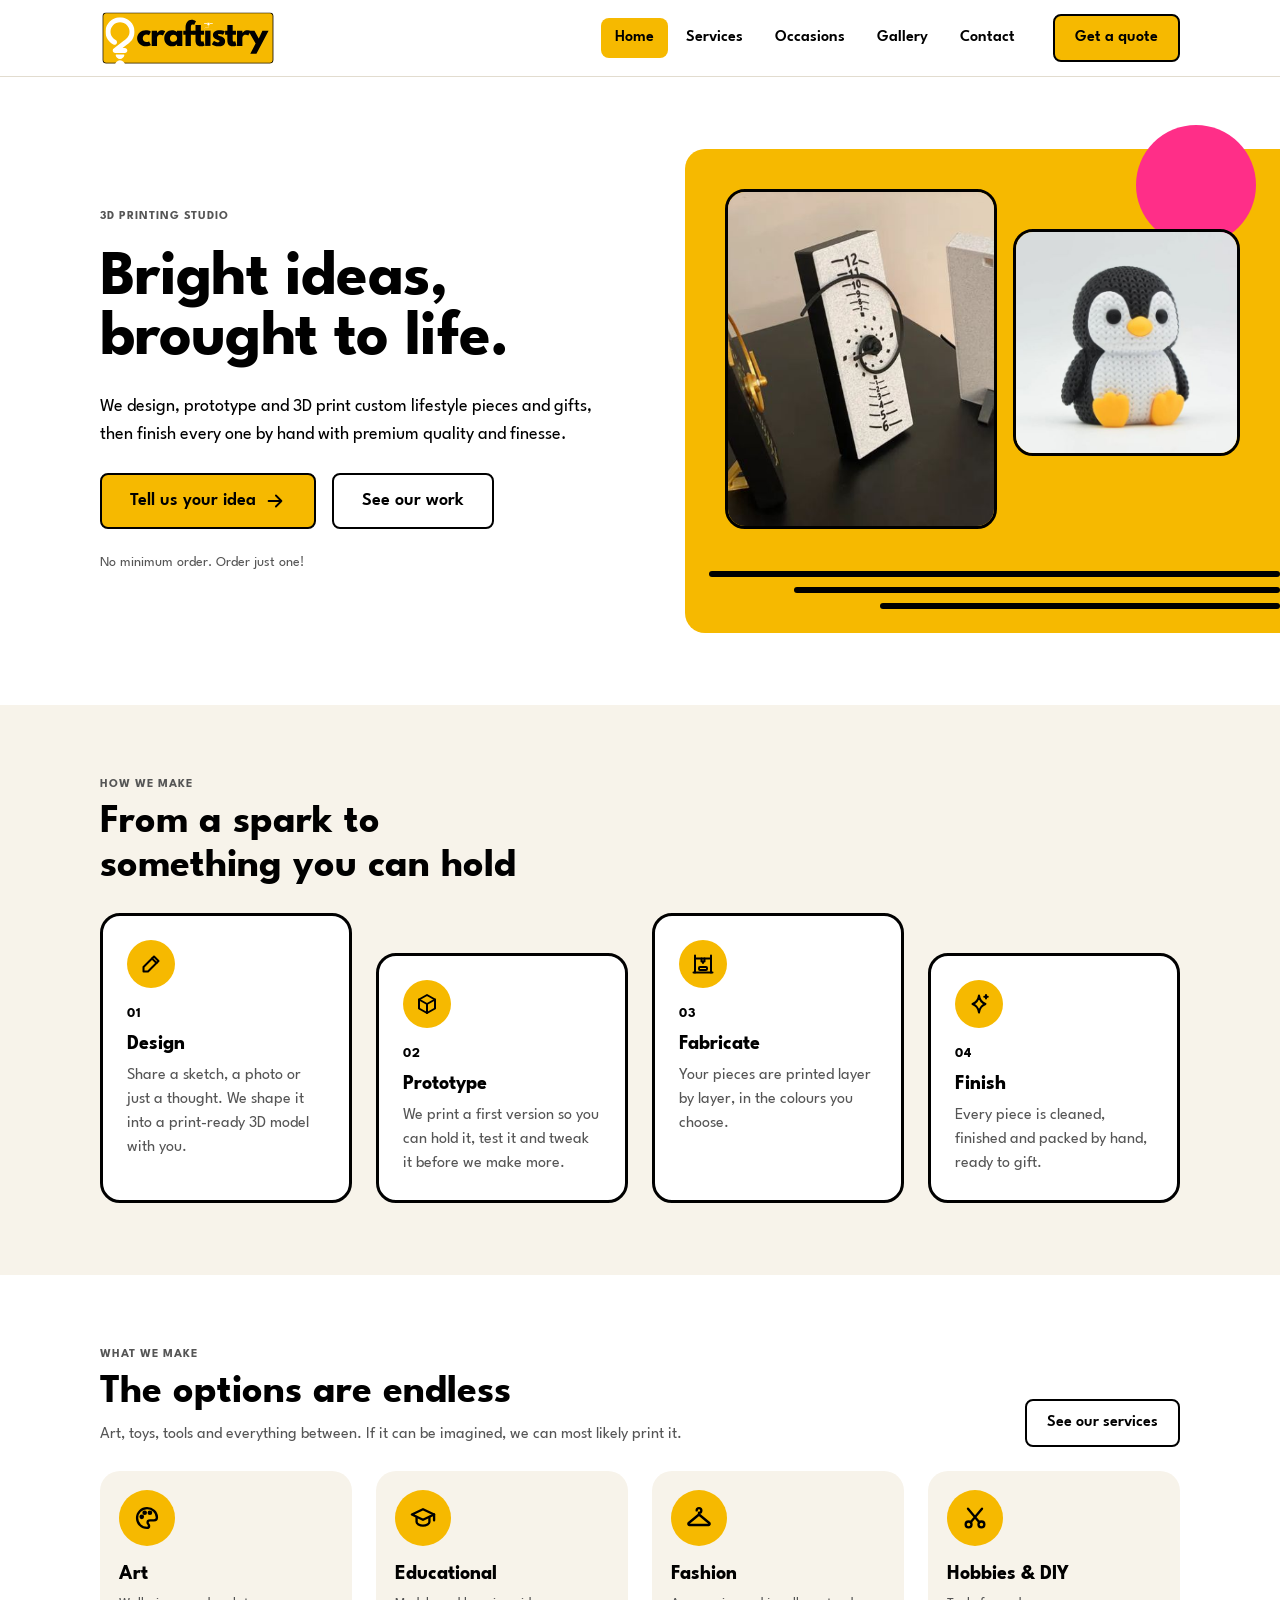
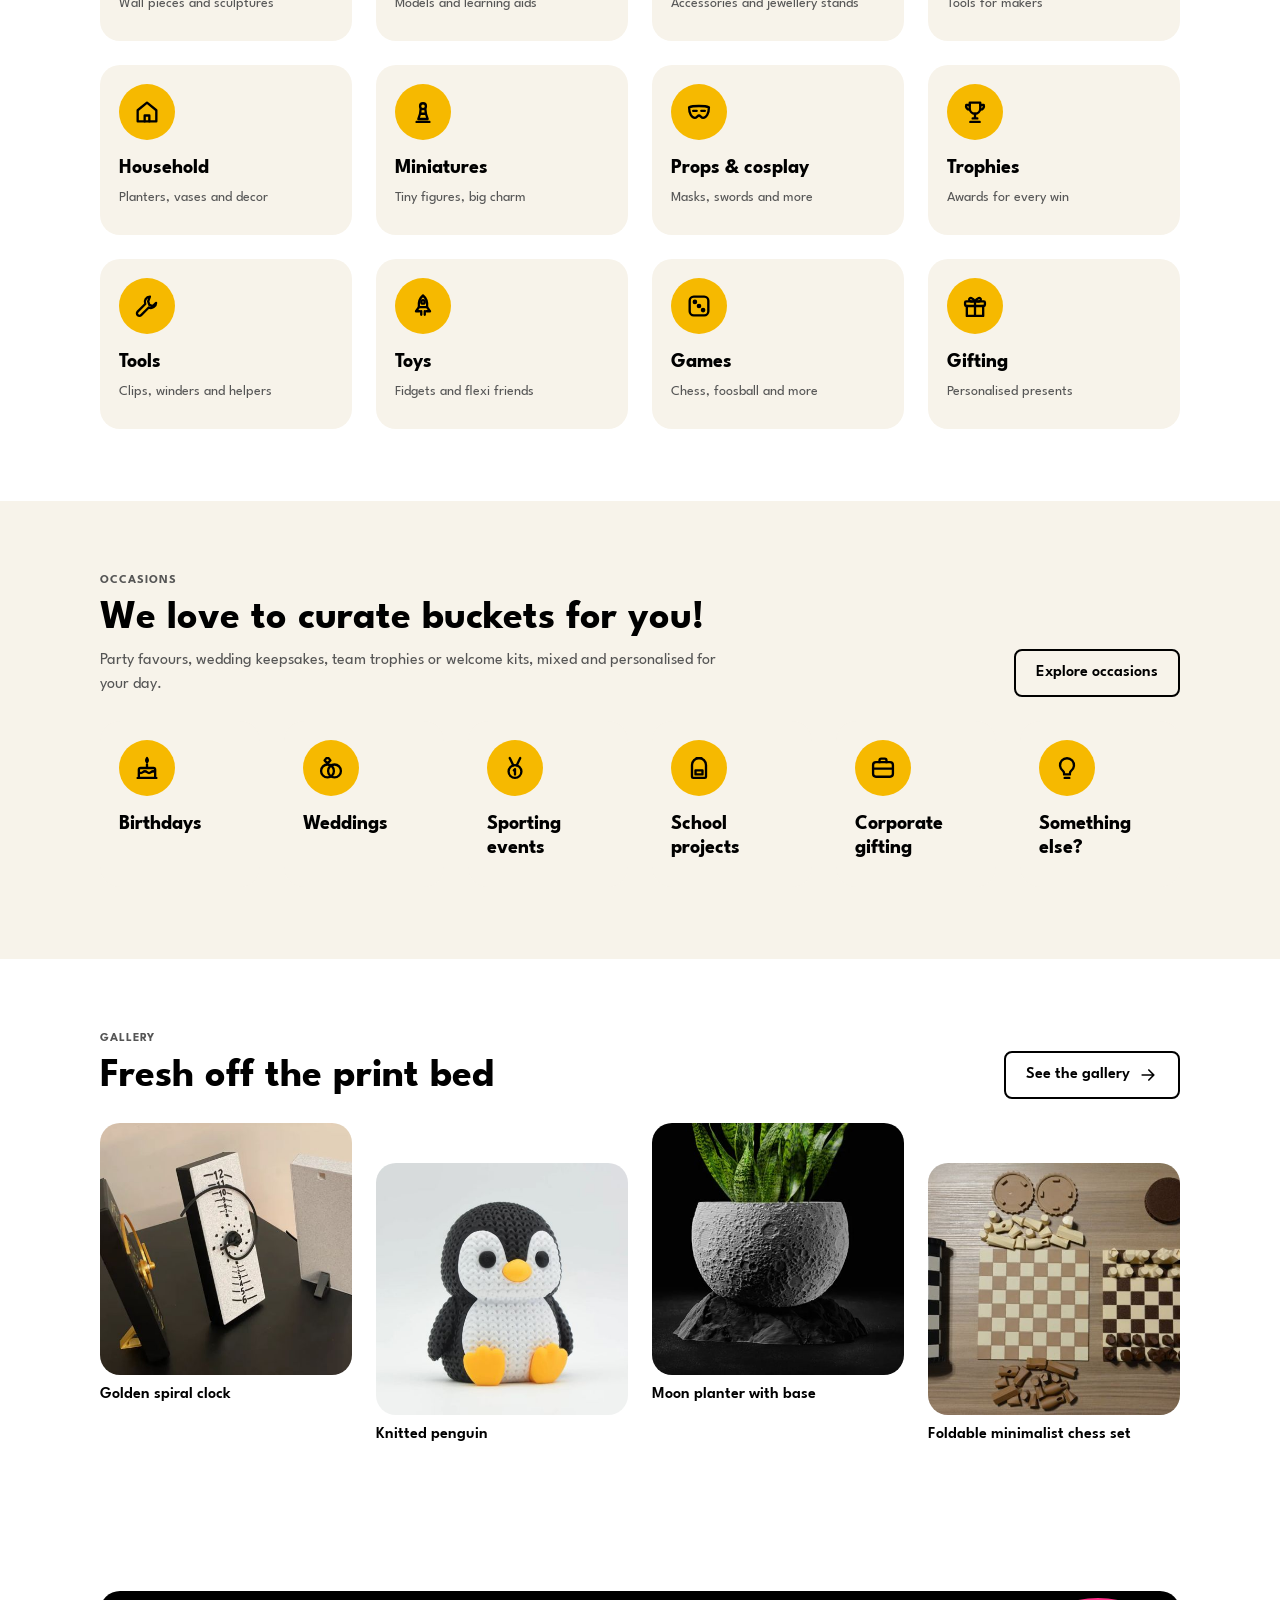
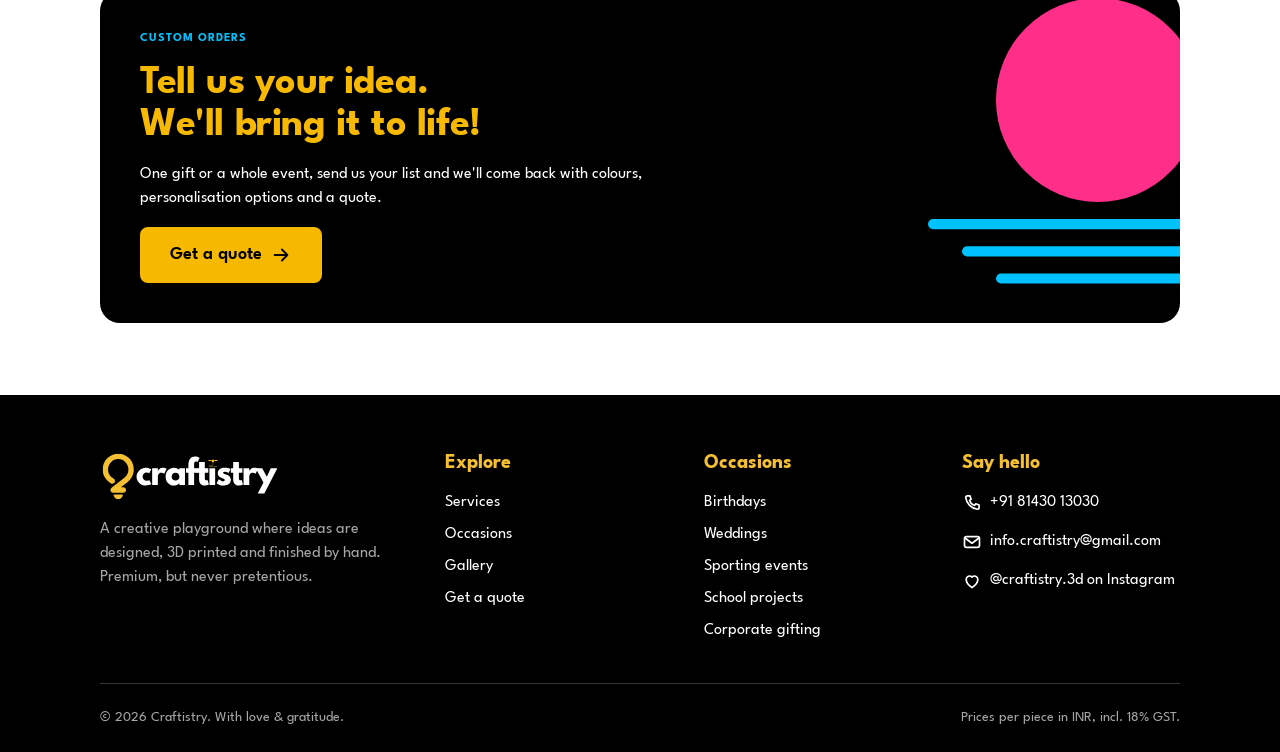
==== index.html @ d67acbde "Add Craftistry static website Five mobile-first pages (Home, Services, Occasions, Gallery, Contact/Q" ====
<!doctype html>
<html lang="en-IN">
<head>
<meta charset="utf-8">
<meta name="viewport" content="width=device-width, initial-scale=1">
<title>Craftistry | 3D printed gifts and custom products</title>
<meta name="description" content="Craftistry designs, prototypes and 3D prints custom lifestyle products and gifts for birthdays, weddings, sporting events, school projects and corporate gifting.">
<meta name="theme-color" content="#f6b900">
<meta property="og:title" content="Craftistry | 3D printed gifts and custom products">
<meta property="og:description" content="Craftistry designs, prototypes and 3D prints custom lifestyle products and gifts for birthdays, weddings, sporting events, school projects and corporate gifting.">
<meta property="og:type" content="website">
<meta property="og:image" content="assets/logo/profile-picture-yellow.png">
<link rel="icon" type="image/png" href="assets/logo/profile-picture-yellow.png">
<link rel="apple-touch-icon" href="assets/logo/profile-picture-yellow.png">
<link rel="preload" href="assets/fonts/LeagueSpartan-Bold.woff2" as="font" type="font/woff2" crossorigin>
<link rel="stylesheet" href="css/tokens.css">
<link rel="stylesheet" href="css/components.css">
<link rel="stylesheet" href="css/site.css">
<noscript><style>.nav-toggle{display:none}.site-nav{display:block;padding-bottom:16px}</style></noscript>
<script src="js/icons.js" defer></script>
<script src="js/main.js" defer></script>
</head>
<body>
<a class="skip-link" href="#main">Skip to content</a>
<header class="site-header">
  <div class="container header-inner">
    <a class="brand" href="index.html"><img src="assets/logo/craftistry-logo-primary.svg" alt="Craftistry home" width="176" height="57"></a>
    <button class="nav-toggle" type="button" aria-expanded="false" aria-controls="site-nav" aria-label="Open menu"><span data-icon="menu" data-size="24"></span></button>
    <nav id="site-nav" class="site-nav" aria-label="Main">
      <ul class="nav-list">
        <li><a href="index.html" aria-current="page">Home</a></li>
        <li><a href="services.html">Services</a></li>
        <li><a href="occasions.html">Occasions</a></li>
        <li><a href="gallery.html">Gallery</a></li>
        <li><a href="contact.html">Contact</a></li>
      </ul>
      <div class="nav-cta"><a class="cr-btn cr-btn-primary" href="contact.html">Get a quote</a></div>
    </nav>
  </div>
</header>
<main id="main">
  <section class="hero">
    <div class="container hero-grid">
      <div class="hero-copy">
        <p class="cr-eyebrow">3D printing studio</p>
        <h1 class="display">Bright ideas, brought to life.</h1>
        <p class="lead">We design, prototype and 3D print custom lifestyle pieces and gifts, then finish every one by hand with premium quality and finesse.</p>
        <div class="btn-row">
          <a class="cr-btn cr-btn-primary cr-btn-lg" href="contact.html"><span>Tell us your idea</span><span data-icon="arrow-right" data-size="22"></span></a>
          <a class="cr-btn cr-btn-secondary cr-btn-lg" href="gallery.html">See our work</a>
        </div>
        <p class="small muted">No minimum order. Order just one!</p>
      </div>
      <div class="hero-art">
        <span class="disc" aria-hidden="true"></span>
        <div class="hero-photos">
          <img src="assets/gallery/golden-spiral-clock.jpg" alt="Golden spiral clock, 3D printed by Craftistry" width="640" height="640" decoding="async">
          <img src="assets/gallery/knitted-penguin.jpg" alt="Knitted penguin, 3D printed by Craftistry" width="640" height="640" decoding="async">
        </div>
        <div class="layers" aria-hidden="true"><span></span><span></span><span></span></div>
      </div>
    </div>
  </section>

  <section class="section section-paper">
    <div class="container">
      <div class="section-head">
        <p class="cr-eyebrow">How we make</p>
        <h2 class="h1">From a spark to something you can hold</h2>
      </div>
      <div class="grid grid-steps">
        <article class="cr-card cr-card-framed">
          <span class="cr-card-icon"><span data-icon="design" data-size="24"></span></span>
          <p class="step-num">01</p>
          <h3 class="cr-card-title">Design</h3>
          <div class="cr-card-body"><p>Share a sketch, a photo or just a thought. We shape it into a print-ready 3D model with you.</p></div>
        </article>
        <article class="cr-card cr-card-framed">
          <span class="cr-card-icon"><span data-icon="prototype" data-size="24"></span></span>
          <p class="step-num">02</p>
          <h3 class="cr-card-title">Prototype</h3>
          <div class="cr-card-body"><p>We print a first version so you can hold it, test it and tweak it before we make more.</p></div>
        </article>
        <article class="cr-card cr-card-framed">
          <span class="cr-card-icon"><span data-icon="printer" data-size="24"></span></span>
          <p class="step-num">03</p>
          <h3 class="cr-card-title">Fabricate</h3>
          <div class="cr-card-body"><p>Your pieces are printed layer by layer, in the colours you choose.</p></div>
        </article>
        <article class="cr-card cr-card-framed">
          <span class="cr-card-icon"><span data-icon="sparkle" data-size="24"></span></span>
          <p class="step-num">04</p>
          <h3 class="cr-card-title">Finish</h3>
          <div class="cr-card-body"><p>Every piece is cleaned, finished and packed by hand, ready to gift.</p></div>
        </article>
      </div>
    </div>
  </section>

  <section class="section">
    <div class="container">
      <div class="section-head-row">
        <div class="section-head">
          <p class="cr-eyebrow">What we make</p>
          <h2 class="h1">The options are endless</h2>
          <p class="muted">Art, toys, tools and everything between. If it can be imagined, we can most likely print it.</p>
        </div>
        <a class="cr-btn cr-btn-secondary" href="services.html">See our services</a>
      </div>
      <div class="grid grid-cats">
        <a class="cr-cat" href="gallery.html">
          <span class="cr-cat-icon"><span data-icon="art" data-size="28"></span></span>
          <span class="cr-cat-label">Art</span>
          <span class="cr-cat-caption">Wall pieces and sculptures</span>
        </a>
        <a class="cr-cat" href="gallery.html">
          <span class="cr-cat-icon"><span data-icon="educational" data-size="28"></span></span>
          <span class="cr-cat-label">Educational</span>
          <span class="cr-cat-caption">Models and learning aids</span>
        </a>
        <a class="cr-cat" href="gallery.html">
          <span class="cr-cat-icon"><span data-icon="fashion" data-size="28"></span></span>
          <span class="cr-cat-label">Fashion</span>
          <span class="cr-cat-caption">Accessories and jewellery stands</span>
        </a>
        <a class="cr-cat" href="gallery.html">
          <span class="cr-cat-icon"><span data-icon="diy" data-size="28"></span></span>
          <span class="cr-cat-label">Hobbies & DIY</span>
          <span class="cr-cat-caption">Tools for makers</span>
        </a>
        <a class="cr-cat" href="gallery.html">
          <span class="cr-cat-icon"><span data-icon="household" data-size="28"></span></span>
          <span class="cr-cat-label">Household</span>
          <span class="cr-cat-caption">Planters, vases and decor</span>
        </a>
        <a class="cr-cat" href="gallery.html">
          <span class="cr-cat-icon"><span data-icon="miniatures" data-size="28"></span></span>
          <span class="cr-cat-label">Miniatures</span>
          <span class="cr-cat-caption">Tiny figures, big charm</span>
        </a>
        <a class="cr-cat" href="gallery.html">
          <span class="cr-cat-icon"><span data-icon="props-cosplay" data-size="28"></span></span>
          <span class="cr-cat-label">Props & cosplay</span>
          <span class="cr-cat-caption">Masks, swords and more</span>
        </a>
        <a class="cr-cat" href="gallery.html">
          <span class="cr-cat-icon"><span data-icon="trophy" data-size="28"></span></span>
          <span class="cr-cat-label">Trophies</span>
          <span class="cr-cat-caption">Awards for every win</span>
        </a>
        <a class="cr-cat" href="gallery.html">
          <span class="cr-cat-icon"><span data-icon="tools" data-size="28"></span></span>
          <span class="cr-cat-label">Tools</span>
          <span class="cr-cat-caption">Clips, winders and helpers</span>
        </a>
        <a class="cr-cat" href="gallery.html">
          <span class="cr-cat-icon"><span data-icon="toys" data-size="28"></span></span>
          <span class="cr-cat-label">Toys</span>
          <span class="cr-cat-caption">Fidgets and flexi friends</span>
        </a>
        <a class="cr-cat" href="gallery.html">
          <span class="cr-cat-icon"><span data-icon="games" data-size="28"></span></span>
          <span class="cr-cat-label">Games</span>
          <span class="cr-cat-caption">Chess, foosball and more</span>
        </a>
        <a class="cr-cat" href="gallery.html">
          <span class="cr-cat-icon"><span data-icon="gift" data-size="28"></span></span>
          <span class="cr-cat-label">Gifting</span>
          <span class="cr-cat-caption">Personalised presents</span>
        </a>
      </div>
    </div>
  </section>

  <section class="section section-paper">
    <div class="container">
      <div class="section-head-row">
        <div class="section-head">
          <p class="cr-eyebrow">Occasions</p>
          <h2 class="h1">We love to curate buckets for you!</h2>
          <p class="muted">Party favours, wedding keepsakes, team trophies or welcome kits, mixed and personalised for your day.</p>
        </div>
        <a class="cr-btn cr-btn-secondary" href="occasions.html">Explore occasions</a>
      </div>
      <div class="grid grid-cats grid-cats-6">
        <a class="cr-cat" href="occasions.html#birthdays">
          <span class="cr-cat-icon"><span data-icon="birthday" data-size="28"></span></span>
          <span class="cr-cat-label">Birthdays</span>
        </a>
        <a class="cr-cat" href="occasions.html#weddings">
          <span class="cr-cat-icon"><span data-icon="wedding" data-size="28"></span></span>
          <span class="cr-cat-label">Weddings</span>
        </a>
        <a class="cr-cat" href="occasions.html#sports">
          <span class="cr-cat-icon"><span data-icon="sports" data-size="28"></span></span>
          <span class="cr-cat-label">Sporting events</span>
        </a>
        <a class="cr-cat" href="occasions.html#school">
          <span class="cr-cat-icon"><span data-icon="school" data-size="28"></span></span>
          <span class="cr-cat-label">School projects</span>
        </a>
        <a class="cr-cat" href="occasions.html#corporate">
          <span class="cr-cat-icon"><span data-icon="corporate" data-size="28"></span></span>
          <span class="cr-cat-label">Corporate gifting</span>
        </a>
        <a class="cr-cat" href="contact.html">
          <span class="cr-cat-icon"><span data-icon="idea" data-size="28"></span></span>
          <span class="cr-cat-label">Something else?</span>
        </a>
      </div>
    </div>
  </section>

  <section class="section">
    <div class="container">
      <div class="section-head-row">
        <div class="section-head">
          <p class="cr-eyebrow">Gallery</p>
          <h2 class="h1">Fresh off the print bed</h2>
        </div>
        <a class="cr-btn cr-btn-secondary" href="gallery.html"><span>See the gallery</span><span data-icon="arrow-right" data-size="20"></span></a>
      </div>
      <div class="featured">
        <figure>
          <img src="assets/gallery/golden-spiral-clock.jpg" alt="Golden spiral clock, 3D printed by Craftistry" width="640" height="640" loading="lazy" decoding="async">
          <figcaption>Golden spiral clock</figcaption>
        </figure>
        <figure>
          <img src="assets/gallery/knitted-penguin.jpg" alt="Knitted penguin, 3D printed by Craftistry" width="640" height="640" loading="lazy" decoding="async">
          <figcaption>Knitted penguin</figcaption>
        </figure>
        <figure>
          <img src="assets/gallery/moon-planter.jpg" alt="Moon planter with base, 3D printed by Craftistry" width="640" height="640" loading="lazy" decoding="async">
          <figcaption>Moon planter with base</figcaption>
        </figure>
        <figure>
          <img src="assets/gallery/foldable-chess-set.jpg" alt="Foldable minimalist chess set, 3D printed by Craftistry" width="640" height="640" loading="lazy" decoding="async">
          <figcaption>Foldable minimalist chess set</figcaption>
        </figure>
      </div>
    </div>
  </section>

  <div class="section">
    <div class="container">
        <section class="cr-promo cr-promo-ink">
          <svg class="cr-promo-art" viewBox="0 0 200 200" aria-hidden="true" focusable="false">
            <circle class="cr-promo-disc" cx="140" cy="70" r="60"/>
            <rect class="cr-promo-layer" x="40" y="140" width="160" height="6" rx="3"/>
            <rect class="cr-promo-layer" x="60" y="156" width="140" height="6" rx="3"/>
            <rect class="cr-promo-layer" x="80" y="172" width="120" height="6" rx="3"/>
          </svg>
          <div class="cr-promo-content">
            <p class="cr-eyebrow">Custom orders</p>
            <h2 class="cr-promo-headline">Tell us your idea. We'll bring it to life!</h2>
            <p class="cr-promo-body">One gift or a whole event, send us your list and we'll come back with colours, personalisation options and a quote.</p>
            <a class="cr-btn cr-btn-primary cr-btn-lg" href="contact.html"><span>Get a quote</span><span data-icon="arrow-right" data-size="22"></span></a>
          </div>
        </section>
    </div>
  </div>
</main>
<footer class="site-footer on-dark">
  <div class="container">
    <div class="footer-grid">
      <div class="footer-brand">
        <img src="assets/logo/craftistry-logo-dark.svg" alt="Craftistry" width="180" height="50">
        <p>A creative playground where ideas are designed, 3D printed and finished by hand. Premium, but never pretentious.</p>
      </div>
      <div>
        <h2 class="footer-title">Explore</h2>
        <ul class="footer-list">
          <li><a href="services.html">Services</a></li>
          <li><a href="occasions.html">Occasions</a></li>
          <li><a href="gallery.html">Gallery</a></li>
          <li><a href="contact.html">Get a quote</a></li>
        </ul>
      </div>
      <div>
        <h2 class="footer-title">Occasions</h2>
        <ul class="footer-list">
          <li><a href="occasions.html#birthdays">Birthdays</a></li>
          <li><a href="occasions.html#weddings">Weddings</a></li>
          <li><a href="occasions.html#sports">Sporting events</a></li>
          <li><a href="occasions.html#school">School projects</a></li>
          <li><a href="occasions.html#corporate">Corporate gifting</a></li>
        </ul>
      </div>
      <div>
        <h2 class="footer-title">Say hello</h2>
        <ul class="footer-list">
          <li><a href="tel:+918143013030"><span data-icon="phone" data-size="20"></span>+91 81430 13030</a></li>
          <li><a href="mailto:info.craftistry@gmail.com"><span data-icon="mail" data-size="20"></span>info.craftistry@gmail.com</a></li>
          <li><a href="https://www.instagram.com/craftistry.3d/" rel="noopener"><span data-icon="heart" data-size="20"></span>@craftistry.3d on Instagram</a></li>
        </ul>
      </div>
    </div>
    <div class="footer-bottom small">
      <p>&copy; <span data-year>2026</span> Craftistry. With love &amp; gratitude.</p>
      <p>Prices per piece in INR, incl. 18% GST.</p>
    </div>
  </div>
</footer>
</body>
</html>
---- css/tokens.css ----
/* Craftistry design tokens — generated from the Craftistry design system's tokens.json. Edit there, not here. */

@font-face { font-family: "League Spartan"; src: url("../assets/fonts/LeagueSpartan-Regular.woff2") format("woff2"); font-weight: 400; font-style: normal; font-display: swap; }
@font-face { font-family: "League Spartan"; src: url("../assets/fonts/LeagueSpartan-SemiBold.woff2") format("woff2"); font-weight: 600; font-style: normal; font-display: swap; }
@font-face { font-family: "League Spartan"; src: url("../assets/fonts/LeagueSpartan-Bold.woff2") format("woff2"); font-weight: 700; font-style: normal; font-display: swap; }

:root {
  --brand-yellow: #f6b900;
  --on-yellow: #000000;
  --ink: #000000;
  --ink-muted: #555555;
  --surface: #ffffff;
  --surface-alt: #f7f3ea;
  --frame: #000000;
  --hairline: #e2dccf;
  --focus: #000000;
  --danger: #b3261e;
  --violet: #7b2cff;
  --violet-deep: #4a14b8;
  --violet-100: #efe6ff;
  --magenta: #ff2e88;
  --cyan: #00c2ff;
  --yellow-100: #fff3cc;
  --on-violet: #ffffff;
  --on-magenta: #000000;
  --on-cyan: #000000;
  --font-display: "League Spartan", "Arial Black", system-ui, sans-serif;
  --font-sans: "League Spartan", system-ui, sans-serif;
  --space-1: 4px;
  --space-2: 8px;
  --space-3: 16px;
  --space-4: 24px;
  --space-5: 40px;
  --space-6: 72px;
  --radius-sm: 4px;
  --radius-md: 8px;
  --radius-lg: 20px;
  --radius-pill: 9999px;
  --border-frame: 3px;
  --border-hairline: 1px;
}
---- css/components.css ----
/* Craftistry components — copied from the Craftistry design system (components/bundle.css). Every value comes from tokens.css. */

.cr-icon { display: inline-block; flex: none; vertical-align: middle; }

.cr-eyebrow { margin: 0; font-family: var(--font-sans); font-size: 12px; line-height: 16px; font-weight: 700; letter-spacing: 0.08em; text-transform: uppercase; }

/* Button */
.cr-btn {
  display: inline-flex; align-items: center; justify-content: center; gap: var(--space-2);
  font-family: var(--font-sans); font-weight: 600; font-size: 16px; line-height: 24px;
  padding: 10px 20px; border-radius: var(--radius-md); border: 2px solid transparent;
  cursor: pointer; text-decoration: none; white-space: nowrap;
  transition: transform .12s ease, box-shadow .12s ease, background-color .12s ease;
}
.cr-btn-lg { font-size: 18px; padding: 14px 28px; }
.cr-btn-icon-only { padding: 10px; }
.cr-btn-lg.cr-btn-icon-only { padding: 14px; }
.cr-btn:focus-visible { outline: 2px solid var(--focus); outline-offset: 2px; }
.cr-btn:disabled { opacity: .45; cursor: not-allowed; transform: none; box-shadow: none; }

.cr-btn-primary { background: var(--brand-yellow); color: var(--on-yellow); border-color: var(--frame); }
.cr-btn-primary:hover:not(:disabled) { transform: translate(-2px, -2px); box-shadow: 3px 3px 0 var(--frame); }

.cr-btn-secondary { background: transparent; color: var(--ink); border-color: var(--frame); }
.cr-btn-secondary:hover:not(:disabled) { background: var(--surface-alt); }

.cr-btn-accent { background: var(--violet); color: var(--on-violet); border-color: var(--violet); }
.cr-btn-accent:hover:not(:disabled) { transform: translate(-2px, -2px); box-shadow: 3px 3px 0 var(--violet-deep); }

.cr-btn-ghost { background: transparent; color: var(--ink); }
.cr-btn-ghost:hover:not(:disabled) { background: var(--surface-alt); }

/* Tag */
.cr-tag {
  display: inline-flex; align-items: center; gap: var(--space-1);
  font-family: var(--font-sans); font-size: 12px; line-height: 16px; font-weight: 700; letter-spacing: 0.08em; text-transform: uppercase;
  padding: 4px 10px; border-radius: var(--radius-pill); border: 2px solid transparent;
}
.cr-tag-neutral { background: var(--surface-alt); color: var(--ink); }
.cr-tag-yellow { background: var(--brand-yellow); color: var(--on-yellow); }
.cr-tag-violet { background: var(--violet-100); color: var(--violet-deep); }
.cr-tag-magenta { background: var(--magenta); color: var(--on-magenta); }
.cr-tag-cyan { background: var(--cyan); color: var(--on-cyan); }
.cr-tag-outline { background: transparent; color: var(--ink); border-color: var(--frame); }

/* Card */
.cr-card {
  display: flex; flex-direction: column; gap: var(--space-2);
  padding: var(--space-4); border-radius: var(--radius-lg); border: var(--border-frame) solid transparent;
  font-family: var(--font-sans); color: var(--ink); box-sizing: border-box;
}
.cr-card-paper { background: var(--surface-alt); }
.cr-card-framed { background: var(--surface); border-color: var(--frame); }
.cr-card-yellow { background: var(--brand-yellow); color: var(--on-yellow); border-color: var(--frame); }
.cr-card-violet { background: var(--violet); color: var(--on-violet); }
.cr-card-magenta { background: var(--magenta); color: var(--on-magenta); }
.cr-card-cyan { background: var(--cyan); color: var(--on-cyan); }
.cr-card-magenta .cr-card-icon, .cr-card-cyan .cr-card-icon { background: var(--on-magenta); color: var(--brand-yellow); }
.cr-card-violet .cr-btn-primary { border-color: var(--brand-yellow); }
.cr-card-magenta .cr-btn-primary, .cr-card-cyan .cr-btn-primary { border-color: var(--on-magenta); }
.cr-card-magenta .cr-btn-primary:hover:not(:disabled), .cr-card-cyan .cr-btn-primary:hover:not(:disabled) { box-shadow: 3px 3px 0 var(--on-magenta); }
.cr-card-violet .cr-btn-primary:hover:not(:disabled) { box-shadow: 3px 3px 0 var(--cyan); }
.cr-card-icon {
  display: inline-flex; align-items: center; justify-content: center; width: 48px; height: 48px;
  border-radius: var(--radius-pill); background: var(--brand-yellow); color: var(--on-yellow); margin-bottom: var(--space-2);
}
.cr-card-yellow .cr-card-icon { background: var(--on-yellow); color: var(--brand-yellow); }
.cr-card-title { margin: 0; font-family: var(--font-display); font-size: 20px; line-height: 24px; font-weight: 700; }
.cr-card-body { font-size: 16px; line-height: 24px; }
.cr-card-body p { margin: 0; }
.cr-card-paper .cr-card-body, .cr-card-framed .cr-card-body { color: var(--ink-muted); }
.cr-card-footer { margin-top: auto; padding-top: var(--space-3); display: flex; gap: var(--space-2); flex-wrap: wrap; align-items: center; }

/* TextField */
.cr-field { display: flex; flex-direction: column; gap: var(--space-2); font-family: var(--font-sans); }
.cr-label { font-size: 16px; line-height: 24px; font-weight: 600; color: var(--ink); }
.cr-input {
  font: inherit; font-size: 16px; line-height: 24px; color: var(--ink); background: var(--surface);
  border: 2px solid var(--ink-muted); border-radius: var(--radius-md); padding: 10px 14px; resize: vertical;
}
.cr-input::placeholder { color: var(--ink-muted); opacity: .8; }
.cr-input:hover { border-color: var(--ink); }
.cr-input:focus-visible { outline: 2px solid var(--focus); outline-offset: 2px; border-color: var(--ink); }
.cr-field-msg { margin: 0; display: flex; align-items: center; gap: var(--space-1); font-size: 14px; line-height: 20px; color: var(--ink-muted); }
.cr-field-error .cr-input { border-color: var(--danger); }
.cr-field-msg-error { color: var(--danger); font-weight: 600; }

/* CategoryTile */
.cr-cat {
  display: flex; flex-direction: column; align-items: flex-start; gap: var(--space-2); text-align: left;
  font-family: var(--font-sans); color: var(--ink); text-decoration: none; cursor: pointer;
  background: var(--surface-alt); border: var(--border-frame) solid transparent; border-radius: var(--radius-lg);
  padding: var(--space-3) var(--space-3) var(--space-4); transition: border-color .12s ease, transform .12s ease;
}
.cr-cat:hover { border-color: var(--frame); transform: translateY(-2px); }
.cr-cat:focus-visible { outline: 2px solid var(--focus); outline-offset: 2px; }
.cr-cat-icon {
  display: inline-flex; align-items: center; justify-content: center; width: 56px; height: 56px;
  border-radius: var(--radius-pill); background: var(--brand-yellow); color: var(--on-yellow); margin-bottom: var(--space-2);
}
.cr-cat-label { font-family: var(--font-display); font-size: 20px; line-height: 24px; font-weight: 700; }
.cr-cat-caption { font-size: 14px; line-height: 20px; color: var(--ink-muted); }

/* Promo — marketing panel */
.cr-promo {
  position: relative; overflow: hidden; border-radius: var(--radius-lg);
  padding: var(--space-5); font-family: var(--font-sans); min-height: 280px; box-sizing: border-box;
}
.cr-promo-content { position: relative; max-width: 60%; display: flex; flex-direction: column; align-items: flex-start; gap: var(--space-3); }
.cr-promo-headline { margin: 0; font-family: var(--font-display); font-weight: 700; font-size: 40px; line-height: 42px; letter-spacing: -0.01em; }
.cr-promo-body { margin: 0; font-size: 16px; line-height: 24px; }
.cr-promo-art { position: absolute; right: -20px; top: -10px; width: 46%; height: auto; max-width: 340px; }
.cr-promo-violet { background: var(--violet); color: var(--on-violet); }
.cr-promo-violet .cr-promo-headline { color: var(--brand-yellow); }
.cr-promo-violet .cr-promo-disc { fill: var(--brand-yellow); }
.cr-promo-violet .cr-promo-layer { fill: var(--cyan); }
.cr-promo-magenta { background: var(--magenta); color: var(--on-magenta); }
.cr-promo-magenta .cr-promo-disc { fill: var(--brand-yellow); }
.cr-promo-magenta .cr-promo-layer { fill: var(--violet); }
.cr-promo-cyan { background: var(--cyan); color: var(--on-cyan); }
.cr-promo-cyan .cr-promo-headline { color: var(--violet-deep); }
.cr-promo-cyan .cr-promo-disc { fill: var(--magenta); }
.cr-promo-cyan .cr-promo-layer { fill: var(--brand-yellow); }
.cr-promo-yellow { background: var(--brand-yellow); color: var(--on-yellow); }
.cr-promo-yellow .cr-eyebrow { color: var(--violet-deep); }
.cr-promo-yellow .cr-promo-disc { fill: var(--magenta); }
.cr-promo-yellow .cr-promo-layer { fill: var(--on-yellow); }
.cr-promo-lilac { background: var(--violet-100); color: var(--on-cyan); }
.cr-promo-lilac .cr-eyebrow, .cr-promo-lilac .cr-promo-headline { color: var(--violet-deep); }
.cr-promo-lilac .cr-promo-disc { fill: var(--magenta); }
.cr-promo-lilac .cr-promo-layer { fill: var(--violet); }
.cr-promo-ink { background: var(--on-cyan); color: var(--on-violet); }
.cr-promo-ink .cr-eyebrow { color: var(--cyan); }
.cr-promo-ink .cr-promo-headline { color: var(--brand-yellow); }
.cr-promo-ink .cr-promo-disc { fill: var(--magenta); }
.cr-promo-ink .cr-promo-layer { fill: var(--cyan); }
.cr-promo-violet .cr-btn-primary, .cr-promo-ink .cr-btn-primary { border-color: var(--brand-yellow); }
.cr-promo-violet .cr-btn-primary:hover:not(:disabled) { box-shadow: 3px 3px 0 var(--cyan); }
.cr-promo-ink .cr-btn-primary:hover:not(:disabled) { box-shadow: 3px 3px 0 var(--magenta); }
.cr-promo-magenta .cr-btn-primary, .cr-promo-cyan .cr-btn-primary { border-color: var(--on-magenta); }
.cr-promo-magenta .cr-btn-primary:hover:not(:disabled), .cr-promo-cyan .cr-btn-primary:hover:not(:disabled) { box-shadow: 3px 3px 0 var(--on-magenta); }
.cr-promo .cr-btn:focus-visible { outline-color: currentColor; }

/* Buttons sitting on yellow keep black text in every theme */
.cr-card-yellow .cr-btn-secondary, .cr-card-yellow .cr-btn-ghost, .cr-promo-yellow .cr-btn-secondary, .cr-promo-yellow .cr-btn-ghost { color: var(--on-yellow); border-color: var(--on-yellow); }
.cr-card-yellow .cr-btn-ghost, .cr-promo-yellow .cr-btn-ghost { border-color: transparent; }
.cr-card-yellow .cr-btn-secondary:hover:not(:disabled), .cr-card-yellow .cr-btn-ghost:hover:not(:disabled) { background: var(--yellow-100); }
.cr-card-yellow .cr-btn:focus-visible, .cr-promo-yellow .cr-btn:focus-visible { outline-color: var(--on-yellow); }
---- css/site.css ----
/* Craftistry website — layout and page styles. Mobile-first: base rules are for phones,
   min-width queries add columns at 640px (tablet) and 960px (desktop).
   Colours, type, spacing and radii come only from tokens.css. */

*, *::before, *::after { box-sizing: border-box; }

html { -webkit-text-size-adjust: 100%; scroll-behavior: smooth; }
@media (prefers-reduced-motion: reduce) {
  html { scroll-behavior: auto; }
  *, *::before, *::after { transition: none !important; animation: none !important; }
}

body {
  margin: 0;
  background: var(--surface);
  color: var(--ink);
  font-family: var(--font-sans);
  font-size: 16px;
  line-height: 24px;
  overflow-x: hidden;
}

img { max-width: 100%; height: auto; display: block; }
a { color: inherit; }
a:focus-visible, button:focus-visible, summary:focus-visible { outline: 2px solid var(--focus); outline-offset: 2px; }

h1, h2, h3 { margin: 0; font-family: var(--font-display); font-weight: 700; text-wrap: balance; }
p { margin: 0; }

.display { font-size: 44px; line-height: 44px; letter-spacing: -0.01em; }
.h1 { font-size: 34px; line-height: 38px; }
.h2 { font-size: 28px; line-height: 32px; }
.h3 { font-size: 20px; line-height: 24px; }
.lead { font-size: 18px; line-height: 28px; }
.muted { color: var(--ink-muted); }
.small { font-size: 14px; line-height: 20px; }

@media (min-width: 640px) {
  .display { font-size: 56px; line-height: 54px; }
  .h1 { font-size: 40px; line-height: 44px; }
}
@media (min-width: 960px) {
  .display { font-size: 64px; line-height: 60px; }
}

.visually-hidden {
  position: absolute !important; width: 1px; height: 1px; padding: 0; margin: -1px;
  overflow: hidden; clip: rect(0 0 0 0); white-space: nowrap; border: 0;
}

.skip-link {
  position: absolute; left: var(--space-3); top: -100px; z-index: 100;
  background: var(--brand-yellow); color: var(--on-yellow); padding: var(--space-2) var(--space-3);
  border: 2px solid var(--frame); border-radius: var(--radius-md); font-weight: 600; text-decoration: none;
}
.skip-link:focus { top: var(--space-3); }

.container { width: 100%; max-width: 1160px; margin-inline: auto; padding-inline: var(--space-3); }
@media (min-width: 640px) { .container { padding-inline: var(--space-4); } }
@media (min-width: 960px) { .container { padding-inline: var(--space-5); } }

.section { padding-block: 56px; }
@media (min-width: 960px) { .section { padding-block: var(--space-6); } }
.section-paper { background: var(--surface-alt); }

.section-head { display: flex; flex-direction: column; gap: var(--space-2); max-width: 640px; margin-bottom: var(--space-4); }
.section-head .cr-eyebrow { color: var(--ink-muted); }
.section-head-row { display: flex; flex-wrap: wrap; align-items: flex-end; justify-content: space-between; gap: var(--space-3); margin-bottom: var(--space-4); }
.section-head-row .section-head { margin-bottom: 0; }

.btn-row { display: flex; flex-wrap: wrap; gap: var(--space-3); }

/* Icons are injected by js/main.js into <span data-icon="name"> */
[data-icon] { display: inline-flex; flex: none; }

/* Dark band: the design system's dark-theme values, scoped to a section */
.on-dark {
  --brand-yellow: #f5bf32;
  --ink: #ffffff;
  --ink-muted: #a6a6a6;
  --surface: #000000;
  --surface-alt: #1a1714;
  --frame: #f5bf32;
  --hairline: #3a342c;
  --focus: #f5bf32;
  background: var(--surface);
  color: var(--ink);
}

/* ---------- Header ---------- */
.site-header {
  position: sticky; top: 0; z-index: 50;
  background: var(--surface);
  border-bottom: var(--border-hairline) solid var(--hairline);
}
.header-inner { display: flex; align-items: center; justify-content: space-between; gap: var(--space-3); min-height: 76px; }
.brand { display: inline-flex; padding-block: var(--space-2); }
.brand img { width: 160px; height: auto; }

.nav-toggle {
  display: inline-flex; align-items: center; justify-content: center; width: 48px; height: 48px;
  background: transparent; color: var(--ink); border: 2px solid var(--frame); border-radius: var(--radius-md); cursor: pointer;
}
.site-nav { display: none; }
.site-nav.is-open {
  display: block; position: absolute; left: 0; right: 0; top: 100%;
  background: var(--surface); border-bottom: var(--border-frame) solid var(--frame);
  padding: var(--space-3) var(--space-3) var(--space-4);
}
.nav-list { list-style: none; margin: 0; padding: 0; display: flex; flex-direction: column; gap: var(--space-1); }
.nav-list a {
  display: block; padding: 12px var(--space-3); border-radius: var(--radius-md);
  font-weight: 600; text-decoration: none; font-size: 18px; line-height: 24px;
}
.nav-list a:hover { background: var(--surface-alt); }
.nav-list a[aria-current="page"] { background: var(--brand-yellow); color: var(--on-yellow); }
.nav-cta { margin-top: var(--space-3); }
.nav-cta .cr-btn { width: 100%; }

@media (min-width: 960px) {
  .nav-toggle { display: none; }
  .brand img { width: 176px; }
  .site-nav, .site-nav.is-open {
    display: flex; align-items: center; gap: var(--space-4);
    position: static; padding: 0; border: 0; background: transparent;
  }
  .nav-list { flex-direction: row; gap: var(--space-1); }
  .nav-list a { padding: 8px 14px; font-size: 16px; }
  .nav-cta { margin-top: 0; }
  .nav-cta .cr-btn { width: auto; }
}

/* ---------- Footer ---------- */
.site-footer { padding-block: 56px var(--space-4); }
.footer-grid { display: grid; gap: var(--space-5); }
.footer-brand img { width: 180px; }
.footer-brand p { margin-top: var(--space-3); color: var(--ink-muted); max-width: 320px; }
.footer-title { font-family: var(--font-display); font-size: 20px; line-height: 24px; font-weight: 700; margin-bottom: var(--space-3); color: var(--brand-yellow); }
.footer-list { list-style: none; margin: 0; padding: 0; display: flex; flex-direction: column; gap: var(--space-2); }
.footer-list a { text-decoration: none; display: inline-flex; align-items: center; gap: var(--space-2); }
.footer-list a:hover { text-decoration: underline; text-underline-offset: 4px; }
.footer-bottom {
  margin-top: var(--space-5); padding-top: var(--space-4); border-top: var(--border-hairline) solid var(--hairline);
  display: flex; flex-wrap: wrap; justify-content: space-between; gap: var(--space-2); color: var(--ink-muted);
}
@media (min-width: 640px) { .footer-grid { grid-template-columns: 1fr 1fr; } }
@media (min-width: 960px) { .footer-grid { grid-template-columns: 1.4fr 1fr 1fr 1fr; } }

/* ---------- Home hero ---------- */
.hero { padding-block: var(--space-5) 56px; overflow: hidden; }
.hero-grid { display: grid; gap: var(--space-5); align-items: center; }
.hero-copy { display: flex; flex-direction: column; gap: var(--space-4); align-items: flex-start; }
.hero-copy .cr-eyebrow { color: var(--ink-muted); }
.hero-copy .lead { max-width: 520px; }

.hero-art {
  position: relative; min-height: 340px;
  margin-right: calc(-1 * var(--space-3));
  background: var(--brand-yellow); border-radius: var(--radius-lg) 0 0 var(--radius-lg);
  padding: var(--space-4);
}
.hero-art .disc {
  position: absolute; width: 120px; height: 120px; border-radius: var(--radius-pill);
  background: var(--magenta); right: var(--space-4); top: calc(-1 * var(--space-4));
}
.hero-art .layers { position: absolute; left: var(--space-4); right: 0; bottom: var(--space-4); }
.hero-art .layers span { display: block; height: 6px; border-radius: var(--radius-pill); background: var(--on-yellow); margin-top: 10px; }
.hero-art .layers span:nth-child(2) { margin-left: 15%; }
.hero-art .layers span:nth-child(3) { margin-left: 30%; }
.hero-photos { position: relative; display: grid; grid-template-columns: 1.2fr 1fr; gap: var(--space-3); padding-bottom: 64px; }
.hero-photos img {
  width: 100%; aspect-ratio: 4 / 5; object-fit: cover; border-radius: var(--radius-lg);
  border: var(--border-frame) solid var(--on-yellow); background: var(--surface);
}
.hero-photos img:nth-child(2) { margin-top: var(--space-5); aspect-ratio: 1; }

@media (min-width: 640px) {
  .hero-art { margin-right: calc(-1 * var(--space-4)); }
}
@media (min-width: 960px) {
  .hero { padding-block: var(--space-6); }
  .hero-grid { grid-template-columns: 1.1fr 1fr; }
  .hero-art { margin-right: calc(-1 * var(--space-5)); min-height: 480px; padding: var(--space-5); }
}
/* Let the yellow block bleed to the window edge on wide screens */
@media (min-width: 1160px) {
  .hero-art { margin-right: calc((100vw - 1160px) / -2 - var(--space-5)); }
}

/* ---------- Page hero (inner pages) ---------- */
.page-hero { padding-block: var(--space-5); }
.page-hero-inner { display: grid; gap: var(--space-4); align-items: end; }
.page-hero .cr-eyebrow { color: var(--ink-muted); margin-bottom: var(--space-2); }
.page-hero .lead { max-width: 560px; }
.page-hero-band {
  height: 18px; background: var(--brand-yellow); border-radius: var(--radius-lg) 0 0 var(--radius-lg);
  margin-left: 30%; margin-top: var(--space-4);
}
@media (min-width: 960px) {
  .page-hero { padding-block: 56px var(--space-5); }
  .page-hero-inner { grid-template-columns: 1.2fr 1fr; }
}

/* ---------- Grids ---------- */
.grid { display: grid; gap: var(--space-3); }
.grid-2 { display: grid; gap: var(--space-4); }
.grid-cats { grid-template-columns: repeat(2, minmax(0, 1fr)); }
.grid-steps { gap: var(--space-4); }
@media (min-width: 640px) {
  .grid { gap: var(--space-4); }
  .grid-cats { grid-template-columns: repeat(3, minmax(0, 1fr)); }
  .grid-steps, .grid-services { grid-template-columns: repeat(2, minmax(0, 1fr)); }
}
@media (min-width: 960px) {
  .grid-2 { grid-template-columns: 1fr 1fr; gap: var(--space-5); }
  .grid-cats { grid-template-columns: repeat(4, minmax(0, 1fr)); }
  .grid-cats-6 { grid-template-columns: repeat(6, minmax(0, 1fr)); }
  .grid-steps { grid-template-columns: repeat(4, minmax(0, 1fr)); }
  .grid-services { grid-template-columns: repeat(3, minmax(0, 1fr)); }
  /* Asymmetry: stagger alternate step cards */
  .grid-steps > :nth-child(even) { margin-top: var(--space-5); }
}

.cr-cat { width: 100%; height: 100%; }
.step-num {
  font-family: var(--font-display); font-weight: 700; font-size: 14px; line-height: 20px; letter-spacing: 0.08em;
}

/* ---------- Promo (component tweaks for small screens) ---------- */
.cr-promo-content { max-width: 100%; }
.cr-promo { padding: 104px var(--space-4) var(--space-5); }
.cr-promo-art { width: 160px; right: -24px; top: -24px; }
.cr-promo-headline { font-size: 32px; line-height: 34px; }
@media (min-width: 640px) {
  .cr-promo { padding: var(--space-5); }
  .cr-promo-content { max-width: 60%; }
  .cr-promo-art { width: 46%; right: -20px; top: -10px; }
  .cr-promo-headline { font-size: 40px; line-height: 42px; }
}

/* ---------- Gallery ---------- */
.filters { display: flex; flex-wrap: wrap; gap: var(--space-2); margin-bottom: var(--space-4); }
.filter-btn {
  font: inherit; font-size: 14px; line-height: 20px; font-weight: 600; cursor: pointer;
  padding: 10px 16px; min-height: 44px; border-radius: var(--radius-pill);
  background: var(--surface); color: var(--ink); border: 2px solid var(--frame);
}
.filter-btn:hover { background: var(--surface-alt); }
.filter-btn[aria-pressed="true"] { background: var(--brand-yellow); color: var(--on-yellow); }

.gallery-grid { display: grid; grid-template-columns: repeat(2, minmax(0, 1fr)); gap: var(--space-3); list-style: none; margin: 0; padding: 0; }
@media (min-width: 640px) { .gallery-grid { grid-template-columns: repeat(3, minmax(0, 1fr)); gap: var(--space-4); } }
@media (min-width: 960px) { .gallery-grid { grid-template-columns: repeat(4, minmax(0, 1fr)); } }
.gallery-grid [hidden] { display: none; }

.shot { margin: 0; height: 100%; }
.shot-btn {
  display: flex; flex-direction: column; width: 100%; height: 100%; padding: 0; text-align: left; cursor: zoom-in;
  font: inherit; color: inherit; background: var(--surface-alt);
  border: var(--border-frame) solid transparent; border-radius: var(--radius-lg); overflow: hidden;
  transition: border-color .12s ease, transform .12s ease;
}
.shot-btn:hover { border-color: var(--frame); transform: translateY(-2px); }
.shot-btn:focus-visible { outline: 2px solid var(--focus); outline-offset: 2px; }
.shot img { width: 100%; aspect-ratio: 1; object-fit: cover; background: var(--surface); }
.shot-caption { display: flex; flex-direction: column; gap: 2px; padding: 12px var(--space-3) var(--space-3); }
.shot-name { font-weight: 700; font-size: 16px; line-height: 20px; }
.shot-meta { font-size: 14px; line-height: 20px; color: var(--ink-muted); }

/* Home: featured strip, staggered */
.featured { display: grid; grid-template-columns: repeat(2, minmax(0, 1fr)); gap: var(--space-3); }
.featured figure { margin: 0; }
.featured img { width: 100%; aspect-ratio: 1; object-fit: cover; border-radius: var(--radius-lg); background: var(--surface-alt); }
.featured figcaption { margin-top: var(--space-2); font-weight: 600; }
@media (min-width: 960px) {
  .featured { grid-template-columns: repeat(4, minmax(0, 1fr)); gap: var(--space-4); }
  .featured figure:nth-child(even) { margin-top: var(--space-5); }
}

/* Lightbox */
.lightbox {
  border: var(--border-frame) solid var(--frame); border-radius: var(--radius-lg); padding: 0;
  width: min(92vw, 720px); max-height: 92vh; background: var(--surface); color: var(--ink);
}
.lightbox::backdrop { background: rgba(0, 0, 0, 0.75); }
.lightbox img { width: 100%; max-height: 70vh; object-fit: contain; background: var(--surface-alt); }
.lightbox-bar { display: flex; align-items: center; justify-content: space-between; gap: var(--space-3); padding: var(--space-3); }
.lightbox-text { display: flex; flex-direction: column; }

/* ---------- Occasions ---------- */
.occasion-nav { display: flex; flex-wrap: wrap; gap: var(--space-2); }
.occasion { scroll-margin-top: 96px; }
.occasion + .occasion { margin-top: var(--space-6); }
.occasion-grid { display: grid; gap: var(--space-4); }
@media (min-width: 960px) {
  .occasion-grid { grid-template-columns: 1.15fr 1fr; align-items: start; gap: var(--space-5); }
  .occasion:nth-child(even) .occasion-grid { grid-template-columns: 1fr 1.15fr; }
  .occasion:nth-child(even) .occasion-grid > :first-child { order: 2; }
}
.idea-list { list-style: none; margin: 0; padding: 0; display: flex; flex-direction: column; }
.idea-list li { display: flex; gap: var(--space-3); padding-block: 12px; border-bottom: var(--border-hairline) solid var(--hairline); }
.idea-list li:last-child { border-bottom: 0; }
.idea-dot {
  flex: none; width: 40px; height: 40px; border-radius: var(--radius-pill);
  display: inline-flex; align-items: center; justify-content: center;
  background: var(--brand-yellow); color: var(--on-yellow);
}
.idea-list strong { display: block; }
.occasion-photos { display: grid; grid-template-columns: 1fr 1fr; gap: var(--space-3); margin-top: var(--space-4); }
.occasion-photos img { width: 100%; aspect-ratio: 1; object-fit: cover; border-radius: var(--radius-lg); background: var(--surface-alt); }

/* ---------- Services ---------- */
.service .cr-card { height: 100%; }
.facts { display: grid; gap: var(--space-3); }
@media (min-width: 640px) { .facts { grid-template-columns: repeat(3, minmax(0, 1fr)); gap: var(--space-4); } }
.fact { display: flex; flex-direction: column; gap: var(--space-1); }
.fact-value { font-family: var(--font-display); font-size: 28px; line-height: 32px; font-weight: 700; }

.faq { display: flex; flex-direction: column; gap: var(--space-3); max-width: 760px; }
.faq details { background: var(--surface); border: var(--border-frame) solid var(--frame); border-radius: var(--radius-md); }
.faq summary {
  cursor: pointer; list-style: none; display: flex; justify-content: space-between; align-items: center; gap: var(--space-3);
  padding: var(--space-3); font-weight: 700; font-size: 18px; line-height: 24px;
}
.faq summary::-webkit-details-marker { display: none; }
.faq summary [data-icon] { transition: transform .12s ease; }
.faq details[open] summary [data-icon] { transform: rotate(45deg); }
.faq details p { padding: 0 var(--space-3) var(--space-3); color: var(--ink-muted); }

/* ---------- Contact ---------- */
.contact-grid { display: grid; gap: var(--space-5); }
@media (min-width: 960px) { .contact-grid { grid-template-columns: 1.5fr 1fr; align-items: start; } }
.quote-form { display: flex; flex-direction: column; gap: var(--space-3); }
.form-row { display: grid; gap: var(--space-3); }
@media (min-width: 640px) { .form-row { grid-template-columns: 1fr 1fr; } }
.cr-label .optional { font-weight: 400; color: var(--ink-muted); }
select.cr-input {
  appearance: none; -webkit-appearance: none; padding-right: 44px; cursor: pointer;
  background-image: url("data:image/svg+xml,%3Csvg xmlns='http://www.w3.org/2000/svg' width='24' height='24' viewBox='0 0 24 24' fill='none' stroke='%23000' stroke-width='2' stroke-linecap='round' stroke-linejoin='round'%3E%3Cpath d='M6 9l6 6 6-6'/%3E%3C/svg%3E");
  background-repeat: no-repeat; background-position: right 12px center;
}
.form-status { display: none; }
.form-status.is-visible { display: flex; }
.contact-list { list-style: none; margin: 0; padding: 0; display: flex; flex-direction: column; gap: var(--space-3); }
.contact-list a { display: inline-flex; align-items: center; gap: var(--space-2); font-weight: 600; text-decoration: none; }
.contact-list a:hover { text-decoration: underline; text-underline-offset: 4px; }
.steps-mini { list-style: none; margin: 0; padding: 0; display: flex; flex-direction: column; gap: var(--space-3); counter-reset: step; }
.steps-mini li { display: flex; gap: var(--space-3); counter-increment: step; }
.steps-mini li::before {
  content: counter(step); flex: none; width: 32px; height: 32px; border-radius: var(--radius-pill);
  background: var(--on-yellow); color: var(--brand-yellow);
  display: inline-flex; align-items: center; justify-content: center; font-weight: 700;
}
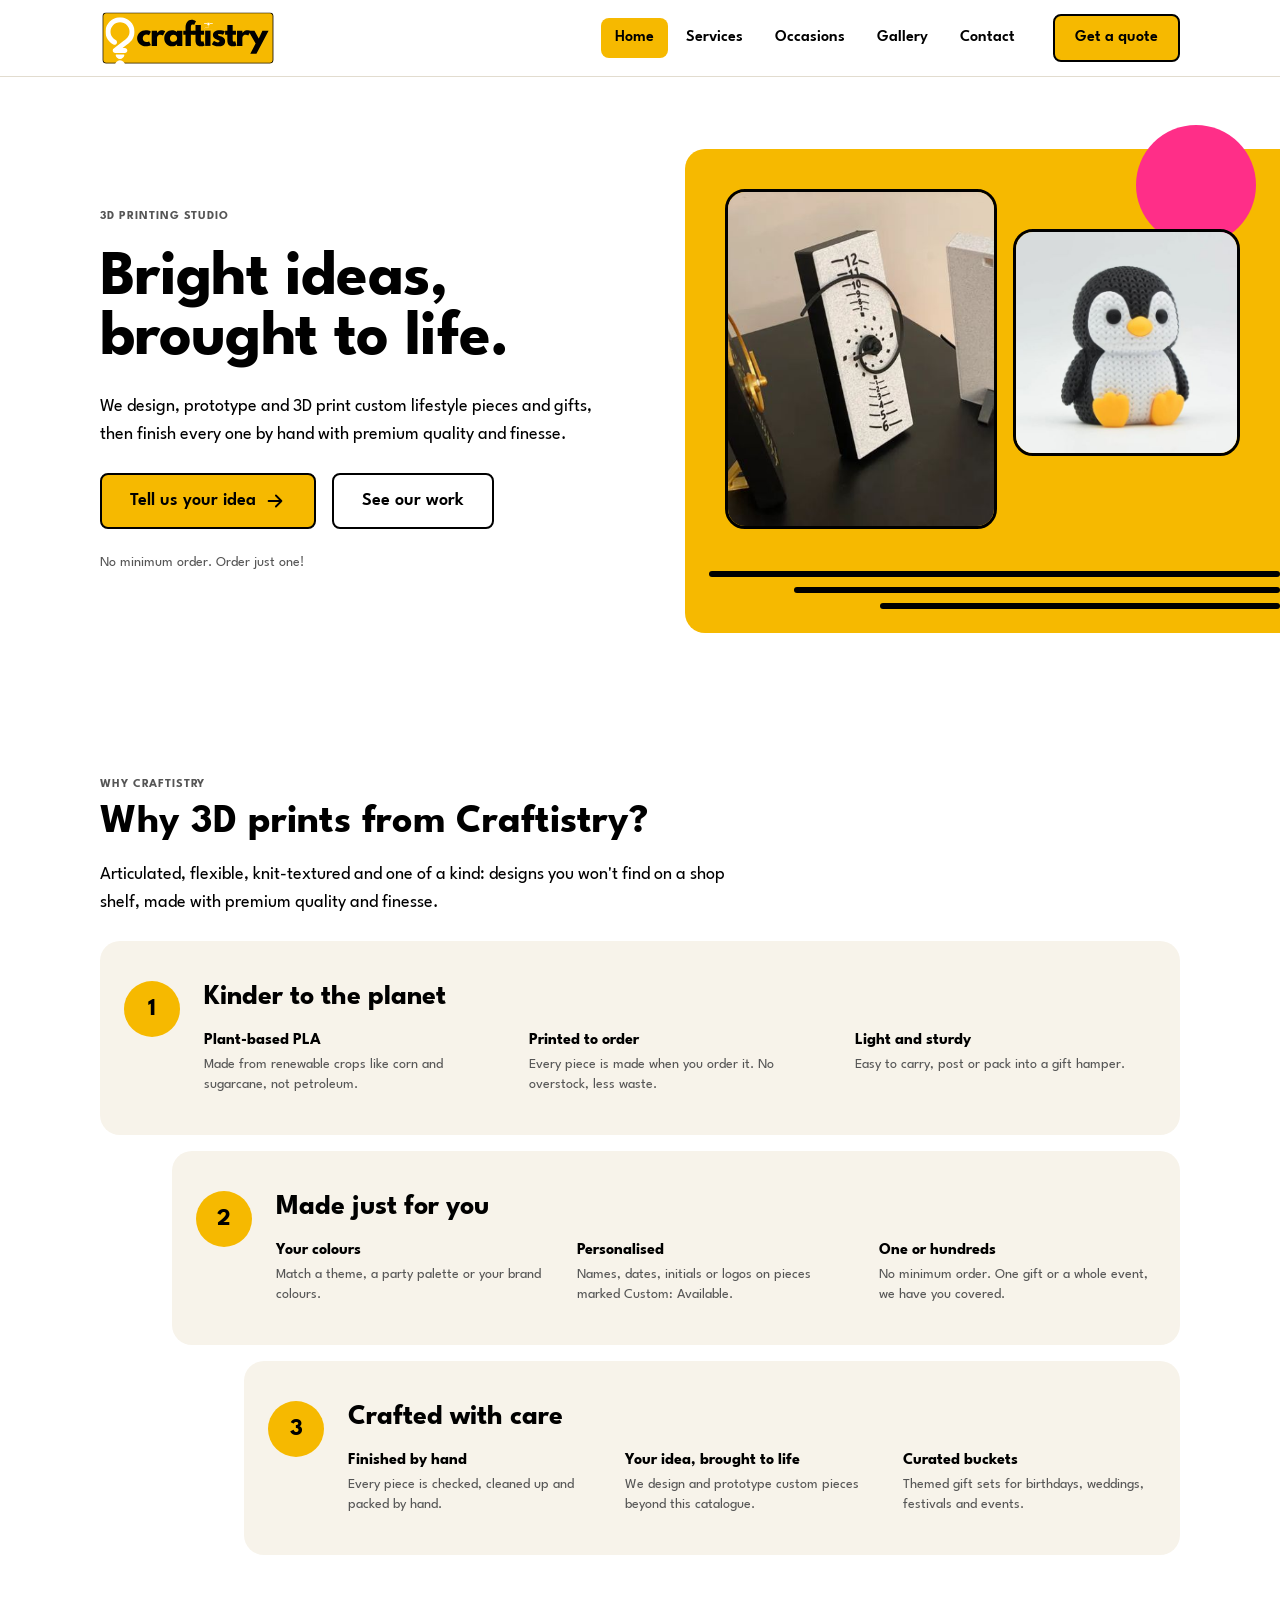
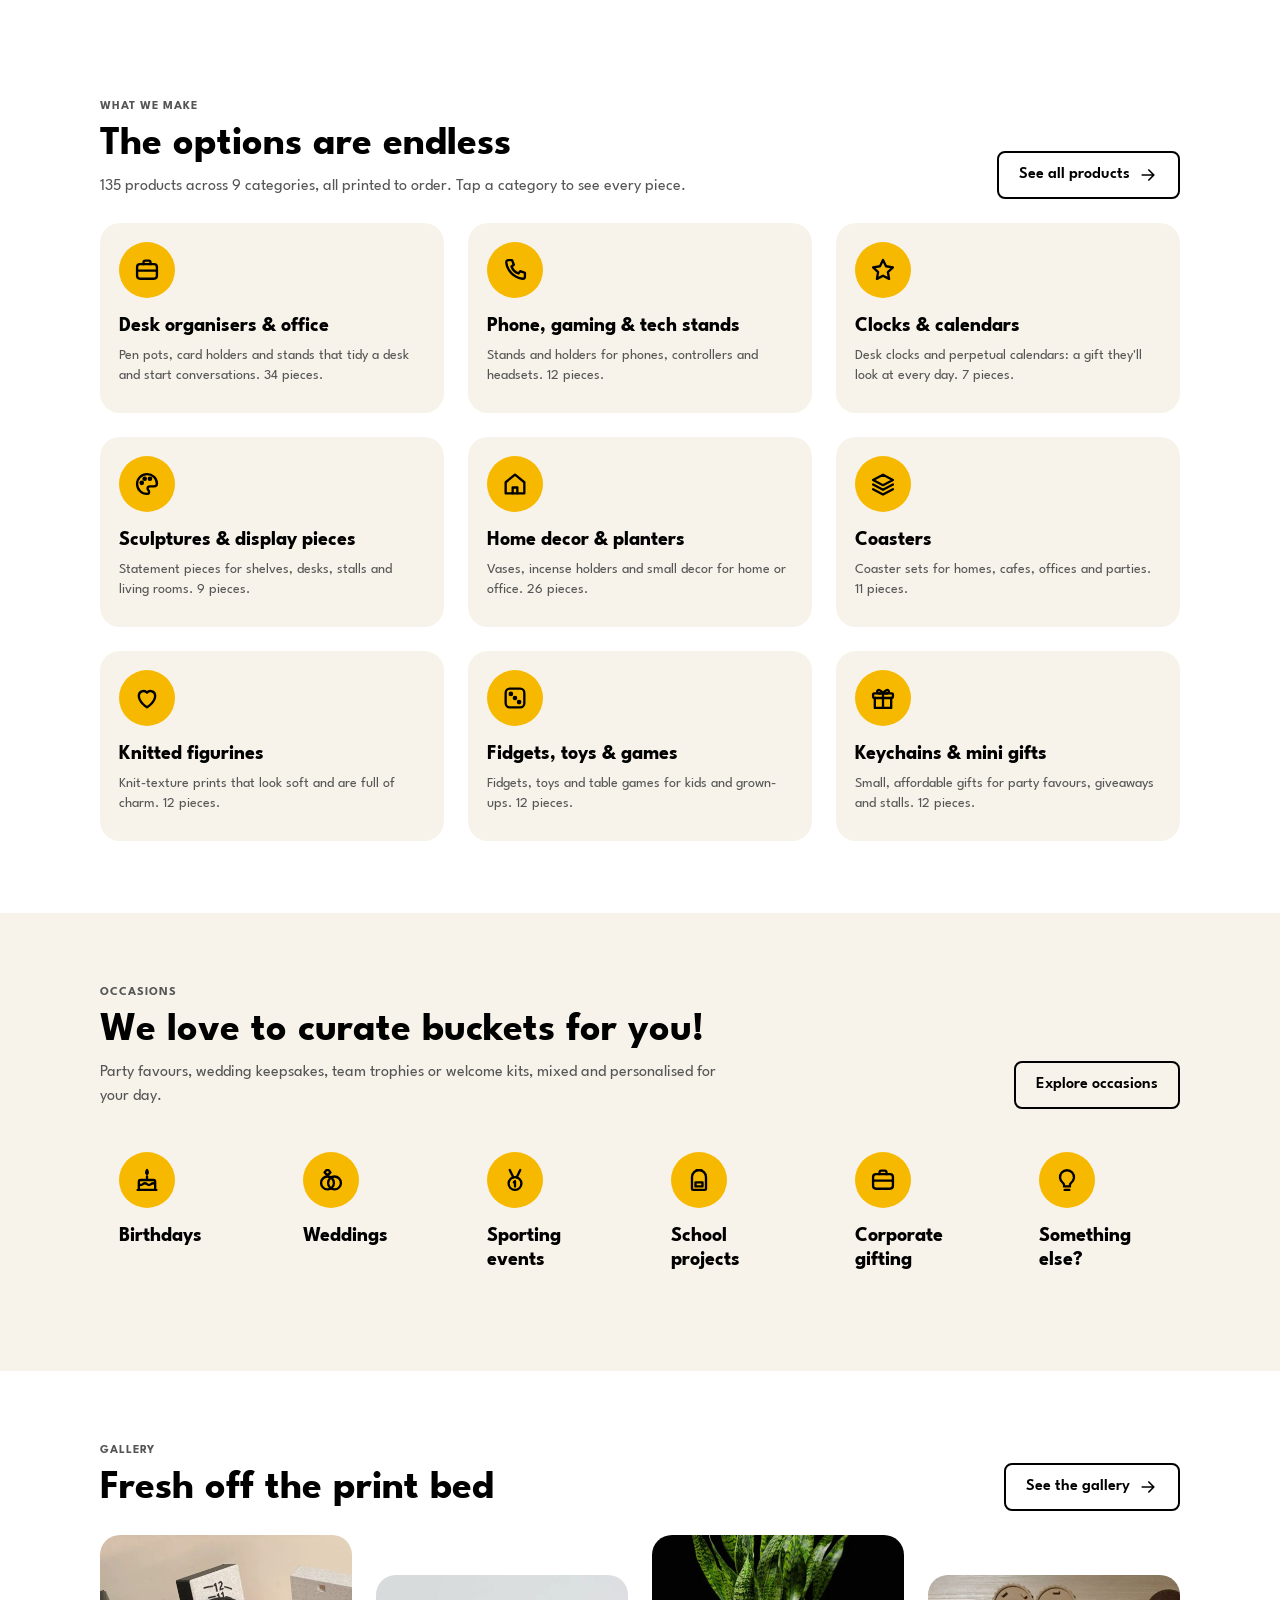
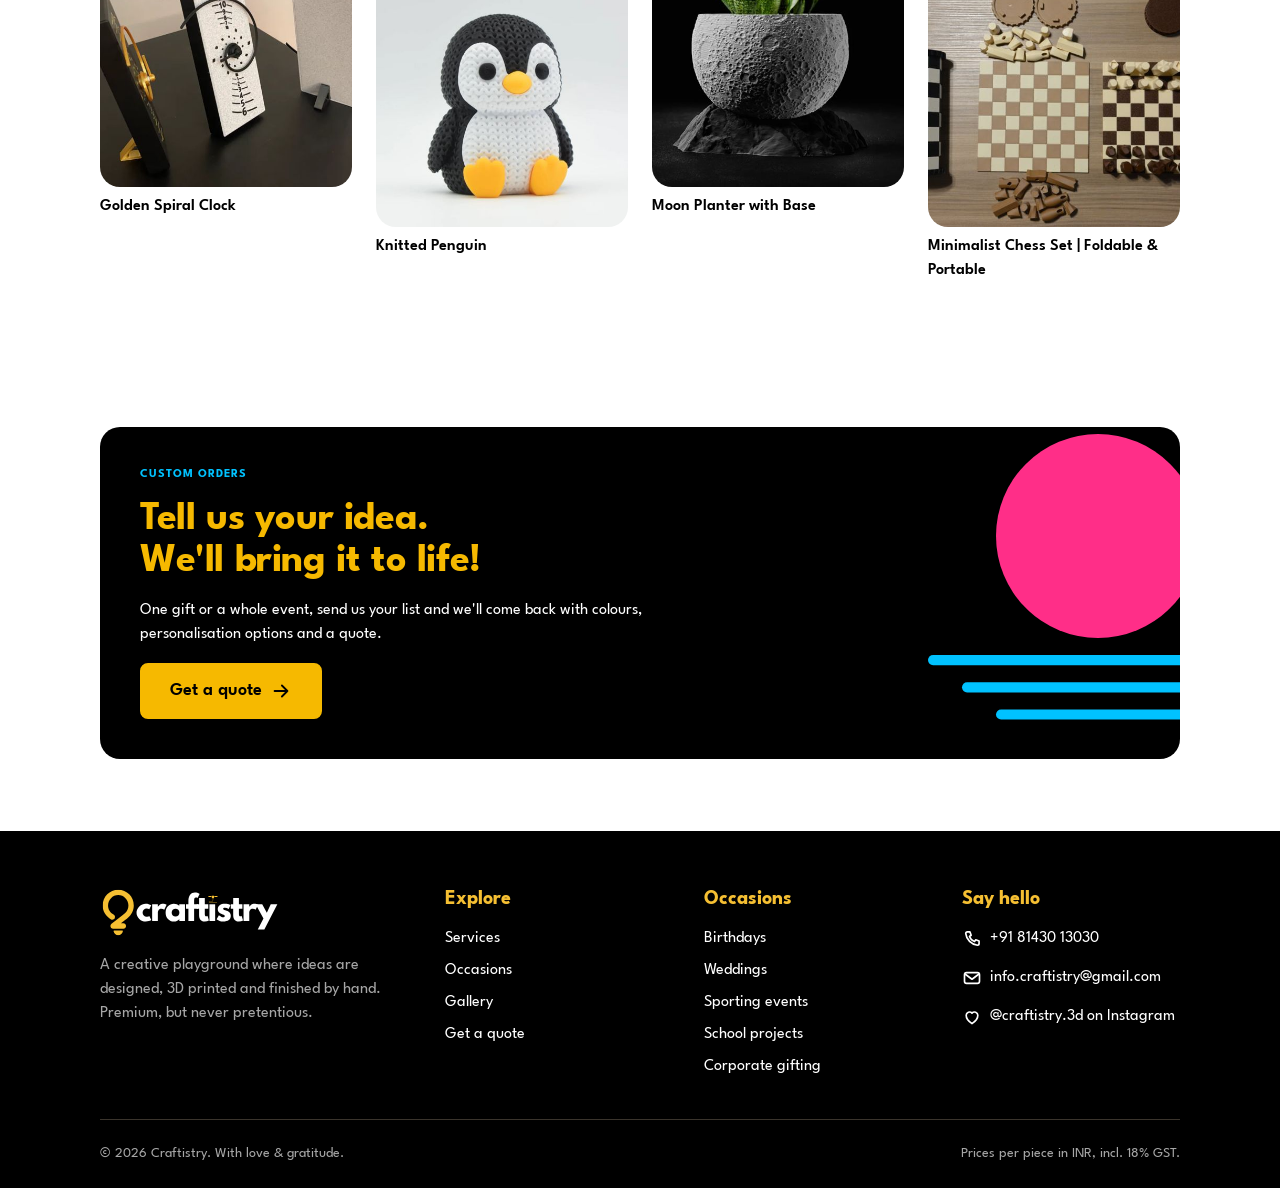
==== commit 8210f761: "Show all 135 catalogue products and use catalogue page 3 wording Gallery now lists every product fro" ====
--- a/index.html
+++ b/index.html
@@ -54,44 +54,54 @@
       <div class="hero-art">
         <span class="disc" aria-hidden="true"></span>
         <div class="hero-photos">
-          <img src="assets/gallery/golden-spiral-clock.jpg" alt="Golden spiral clock, 3D printed by Craftistry" width="640" height="640" decoding="async">
-          <img src="assets/gallery/knitted-penguin.jpg" alt="Knitted penguin, 3D printed by Craftistry" width="640" height="640" decoding="async">
+          <img src="assets/gallery/golden-spiral-clock.jpg" alt="Golden Spiral Clock, 3D printed by Craftistry" width="640" height="640" decoding="async">
+          <img src="assets/gallery/knitted-penguin.jpg" alt="Knitted Penguin, 3D printed by Craftistry" width="640" height="640" decoding="async">
         </div>
         <div class="layers" aria-hidden="true"><span></span><span></span><span></span></div>
       </div>
     </div>
   </section>
 
-  <section class="section section-paper">
-    <div class="container">
-      <div class="section-head">
-        <p class="cr-eyebrow">How we make</p>
-        <h2 class="h1">From a spark to something you can hold</h2>
-      </div>
-      <div class="grid grid-steps">
-        <article class="cr-card cr-card-framed">
-          <span class="cr-card-icon"><span data-icon="design" data-size="24"></span></span>
-          <p class="step-num">01</p>
-          <h3 class="cr-card-title">Design</h3>
-          <div class="cr-card-body"><p>Share a sketch, a photo or just a thought. We shape it into a print-ready 3D model with you.</p></div>
+  <section class="section">
+    <div class="container">
+      <div class="why-head">
+        <p class="cr-eyebrow">Why Craftistry</p>
+        <h2 class="h1">Why 3D prints from Craftistry?</h2>
+      </div>
+      <p class="lead why-intro">Articulated, flexible, knit-textured and one of a kind: designs you won't find on a shop shelf, made with premium quality and finesse.</p>
+      <div class="why-list">
+        <article class="why-block">
+          <span class="why-num" aria-hidden="true">1</span>
+          <div class="why-body">
+            <h3 class="h2">Kinder to the planet</h3>
+            <div class="why-points">
+              <div><p class="why-point-title">Plant-based PLA</p><p class="small muted">Made from renewable crops like corn and sugarcane, not petroleum.</p></div>
+              <div><p class="why-point-title">Printed to order</p><p class="small muted">Every piece is made when you order it. No overstock, less waste.</p></div>
+              <div><p class="why-point-title">Light and sturdy</p><p class="small muted">Easy to carry, post or pack into a gift hamper.</p></div>
+            </div>
+          </div>
         </article>
-        <article class="cr-card cr-card-framed">
-          <span class="cr-card-icon"><span data-icon="prototype" data-size="24"></span></span>
-          <p class="step-num">02</p>
-          <h3 class="cr-card-title">Prototype</h3>
-          <div class="cr-card-body"><p>We print a first version so you can hold it, test it and tweak it before we make more.</p></div>
+        <article class="why-block">
+          <span class="why-num" aria-hidden="true">2</span>
+          <div class="why-body">
+            <h3 class="h2">Made just for you</h3>
+            <div class="why-points">
+              <div><p class="why-point-title">Your colours</p><p class="small muted">Match a theme, a party palette or your brand colours.</p></div>
+              <div><p class="why-point-title">Personalised</p><p class="small muted">Names, dates, initials or logos on pieces marked Custom: Available.</p></div>
+              <div><p class="why-point-title">One or hundreds</p><p class="small muted">No minimum order. One gift or a whole event, we have you covered.</p></div>
+            </div>
+          </div>
         </article>
-        <article class="cr-card cr-card-framed">
-          <span class="cr-card-icon"><span data-icon="printer" data-size="24"></span></span>
-          <p class="step-num">03</p>
-          <h3 class="cr-card-title">Fabricate</h3>
-          <div class="cr-card-body"><p>Your pieces are printed layer by layer, in the colours you choose.</p></div>
-        </article>
-        <article class="cr-card cr-card-framed">
-          <span class="cr-card-icon"><span data-icon="sparkle" data-size="24"></span></span>
-          <p class="step-num">04</p>
-          <h3 class="cr-card-title">Finish</h3>
-          <div class="cr-card-body"><p>Every piece is cleaned, finished and packed by hand, ready to gift.</p></div>
+        <article class="why-block">
+          <span class="why-num" aria-hidden="true">3</span>
+          <div class="why-body">
+            <h3 class="h2">Crafted with care</h3>
+            <div class="why-points">
+              <div><p class="why-point-title">Finished by hand</p><p class="small muted">Every piece is checked, cleaned up and packed by hand.</p></div>
+              <div><p class="why-point-title">Your idea, brought to life</p><p class="small muted">We design and prototype custom pieces beyond this catalogue.</p></div>
+              <div><p class="why-point-title">Curated buckets</p><p class="small muted">Themed gift sets for birthdays, weddings, festivals and events.</p></div>
+            </div>
+          </div>
         </article>
       </div>
     </div>
@@ -103,70 +113,55 @@
         <div class="section-head">
           <p class="cr-eyebrow">What we make</p>
           <h2 class="h1">The options are endless</h2>
-          <p class="muted">Art, toys, tools and everything between. If it can be imagined, we can most likely print it.</p>
-        </div>
-        <a class="cr-btn cr-btn-secondary" href="services.html">See our services</a>
-      </div>
-      <div class="grid grid-cats">
-        <a class="cr-cat" href="gallery.html">
+          <p class="muted">135 products across 9 categories, all printed to order. Tap a category to see every piece.</p>
+        </div>
+        <a class="cr-btn cr-btn-secondary" href="gallery.html"><span>See all products</span><span data-icon="arrow-right" data-size="20"></span></a>
+      </div>
+      <div class="grid grid-cats grid-cats-3">
+        <a class="cr-cat" href="gallery.html#desk">
+          <span class="cr-cat-icon"><span data-icon="corporate" data-size="28"></span></span>
+          <span class="cr-cat-label">Desk organisers &amp; office</span>
+          <span class="cr-cat-caption">Pen pots, card holders and stands that tidy a desk and start conversations. 34 pieces.</span>
+        </a>
+        <a class="cr-cat" href="gallery.html#tech">
+          <span class="cr-cat-icon"><span data-icon="phone" data-size="28"></span></span>
+          <span class="cr-cat-label">Phone, gaming &amp; tech stands</span>
+          <span class="cr-cat-caption">Stands and holders for phones, controllers and headsets. 12 pieces.</span>
+        </a>
+        <a class="cr-cat" href="gallery.html#clocks">
+          <span class="cr-cat-icon"><span data-icon="star" data-size="28"></span></span>
+          <span class="cr-cat-label">Clocks &amp; calendars</span>
+          <span class="cr-cat-caption">Desk clocks and perpetual calendars: a gift they&#x27;ll look at every day. 7 pieces.</span>
+        </a>
+        <a class="cr-cat" href="gallery.html#sculptures">
           <span class="cr-cat-icon"><span data-icon="art" data-size="28"></span></span>
-          <span class="cr-cat-label">Art</span>
-          <span class="cr-cat-caption">Wall pieces and sculptures</span>
-        </a>
-        <a class="cr-cat" href="gallery.html">
-          <span class="cr-cat-icon"><span data-icon="educational" data-size="28"></span></span>
-          <span class="cr-cat-label">Educational</span>
-          <span class="cr-cat-caption">Models and learning aids</span>
-        </a>
-        <a class="cr-cat" href="gallery.html">
-          <span class="cr-cat-icon"><span data-icon="fashion" data-size="28"></span></span>
-          <span class="cr-cat-label">Fashion</span>
-          <span class="cr-cat-caption">Accessories and jewellery stands</span>
-        </a>
-        <a class="cr-cat" href="gallery.html">
-          <span class="cr-cat-icon"><span data-icon="diy" data-size="28"></span></span>
-          <span class="cr-cat-label">Hobbies & DIY</span>
-          <span class="cr-cat-caption">Tools for makers</span>
-        </a>
-        <a class="cr-cat" href="gallery.html">
+          <span class="cr-cat-label">Sculptures &amp; display pieces</span>
+          <span class="cr-cat-caption">Statement pieces for shelves, desks, stalls and living rooms. 9 pieces.</span>
+        </a>
+        <a class="cr-cat" href="gallery.html#decor">
           <span class="cr-cat-icon"><span data-icon="household" data-size="28"></span></span>
-          <span class="cr-cat-label">Household</span>
-          <span class="cr-cat-caption">Planters, vases and decor</span>
-        </a>
-        <a class="cr-cat" href="gallery.html">
-          <span class="cr-cat-icon"><span data-icon="miniatures" data-size="28"></span></span>
-          <span class="cr-cat-label">Miniatures</span>
-          <span class="cr-cat-caption">Tiny figures, big charm</span>
-        </a>
-        <a class="cr-cat" href="gallery.html">
-          <span class="cr-cat-icon"><span data-icon="props-cosplay" data-size="28"></span></span>
-          <span class="cr-cat-label">Props & cosplay</span>
-          <span class="cr-cat-caption">Masks, swords and more</span>
-        </a>
-        <a class="cr-cat" href="gallery.html">
-          <span class="cr-cat-icon"><span data-icon="trophy" data-size="28"></span></span>
-          <span class="cr-cat-label">Trophies</span>
-          <span class="cr-cat-caption">Awards for every win</span>
-        </a>
-        <a class="cr-cat" href="gallery.html">
-          <span class="cr-cat-icon"><span data-icon="tools" data-size="28"></span></span>
-          <span class="cr-cat-label">Tools</span>
-          <span class="cr-cat-caption">Clips, winders and helpers</span>
-        </a>
-        <a class="cr-cat" href="gallery.html">
-          <span class="cr-cat-icon"><span data-icon="toys" data-size="28"></span></span>
-          <span class="cr-cat-label">Toys</span>
-          <span class="cr-cat-caption">Fidgets and flexi friends</span>
-        </a>
-        <a class="cr-cat" href="gallery.html">
+          <span class="cr-cat-label">Home decor &amp; planters</span>
+          <span class="cr-cat-caption">Vases, incense holders and small decor for home or office. 26 pieces.</span>
+        </a>
+        <a class="cr-cat" href="gallery.html#coasters">
+          <span class="cr-cat-icon"><span data-icon="layers" data-size="28"></span></span>
+          <span class="cr-cat-label">Coasters</span>
+          <span class="cr-cat-caption">Coaster sets for homes, cafes, offices and parties. 11 pieces.</span>
+        </a>
+        <a class="cr-cat" href="gallery.html#knitted">
+          <span class="cr-cat-icon"><span data-icon="heart" data-size="28"></span></span>
+          <span class="cr-cat-label">Knitted figurines</span>
+          <span class="cr-cat-caption">Knit-texture prints that look soft and are full of charm. 12 pieces.</span>
+        </a>
+        <a class="cr-cat" href="gallery.html#toys">
           <span class="cr-cat-icon"><span data-icon="games" data-size="28"></span></span>
-          <span class="cr-cat-label">Games</span>
-          <span class="cr-cat-caption">Chess, foosball and more</span>
-        </a>
-        <a class="cr-cat" href="gallery.html">
+          <span class="cr-cat-label">Fidgets, toys &amp; games</span>
+          <span class="cr-cat-caption">Fidgets, toys and table games for kids and grown-ups. 12 pieces.</span>
+        </a>
+        <a class="cr-cat" href="gallery.html#gifts">
           <span class="cr-cat-icon"><span data-icon="gift" data-size="28"></span></span>
-          <span class="cr-cat-label">Gifting</span>
-          <span class="cr-cat-caption">Personalised presents</span>
+          <span class="cr-cat-label">Keychains &amp; mini gifts</span>
+          <span class="cr-cat-caption">Small, affordable gifts for party favours, giveaways and stalls. 12 pieces.</span>
         </a>
       </div>
     </div>
@@ -222,20 +217,20 @@
       </div>
       <div class="featured">
         <figure>
-          <img src="assets/gallery/golden-spiral-clock.jpg" alt="Golden spiral clock, 3D printed by Craftistry" width="640" height="640" loading="lazy" decoding="async">
-          <figcaption>Golden spiral clock</figcaption>
+          <img src="assets/gallery/golden-spiral-clock.jpg" alt="Golden Spiral Clock, 3D printed by Craftistry" width="640" height="640" loading="lazy" decoding="async">
+          <figcaption>Golden Spiral Clock</figcaption>
         </figure>
         <figure>
-          <img src="assets/gallery/knitted-penguin.jpg" alt="Knitted penguin, 3D printed by Craftistry" width="640" height="640" loading="lazy" decoding="async">
-          <figcaption>Knitted penguin</figcaption>
+          <img src="assets/gallery/knitted-penguin.jpg" alt="Knitted Penguin, 3D printed by Craftistry" width="640" height="640" loading="lazy" decoding="async">
+          <figcaption>Knitted Penguin</figcaption>
         </figure>
         <figure>
-          <img src="assets/gallery/moon-planter.jpg" alt="Moon planter with base, 3D printed by Craftistry" width="640" height="640" loading="lazy" decoding="async">
-          <figcaption>Moon planter with base</figcaption>
+          <img src="assets/gallery/moon-planter-with-base.jpg" alt="Moon Planter with Base, 3D printed by Craftistry" width="640" height="640" loading="lazy" decoding="async">
+          <figcaption>Moon Planter with Base</figcaption>
         </figure>
         <figure>
-          <img src="assets/gallery/foldable-chess-set.jpg" alt="Foldable minimalist chess set, 3D printed by Craftistry" width="640" height="640" loading="lazy" decoding="async">
-          <figcaption>Foldable minimalist chess set</figcaption>
+          <img src="assets/gallery/minimalist-chess-set-foldable-and-portable.jpg" alt="Minimalist Chess Set | Foldable &amp; Portable, 3D printed by Craftistry" width="640" height="640" loading="lazy" decoding="async">
+          <figcaption>Minimalist Chess Set | Foldable &amp; Portable</figcaption>
         </figure>
       </div>
     </div>
--- a/css/site.css
+++ b/css/site.css
@@ -265,7 +265,55 @@
 .shot img { width: 100%; aspect-ratio: 1; object-fit: cover; background: var(--surface); }
 .shot-caption { display: flex; flex-direction: column; gap: 2px; padding: 12px var(--space-3) var(--space-3); }
 .shot-name { font-weight: 700; font-size: 16px; line-height: 20px; }
-.shot-meta { font-size: 14px; line-height: 20px; color: var(--ink-muted); }
+.shot-price { font-family: var(--font-display); font-weight: 700; font-size: 20px; line-height: 24px; margin-top: var(--space-1); }
+.shot-opts { font-size: 12px; line-height: 16px; margin-top: var(--space-1); }
+.opt-label { font-weight: 700; letter-spacing: 0.08em; text-transform: uppercase; color: var(--ink-muted); }
+
+/* Catalogue categories on the gallery page */
+.cat-section { margin-top: var(--space-5); scroll-margin-top: 96px; }
+.cat-section[hidden] { display: none; }
+.cat-head { display: flex; flex-direction: column; gap: var(--space-1); max-width: 640px; margin-bottom: var(--space-4); padding-top: var(--space-4); border-top: var(--border-frame) solid var(--frame); }
+.legend { display: flex; flex-direction: column; gap: var(--space-1); margin-top: var(--space-3); padding: var(--space-3); background: var(--surface-alt); border-radius: var(--radius-md); }
+.callout-card {
+  display: flex; flex-direction: column; justify-content: center; gap: var(--space-2);
+  padding: var(--space-4); border-radius: var(--radius-lg);
+}
+.callout-title { font-family: var(--font-display); font-size: 20px; line-height: 24px; font-weight: 700; color: var(--brand-yellow); }
+
+/* "Why 3D prints from Craftistry?" — catalogue page 3 */
+.why-head { display: flex; flex-direction: column; gap: var(--space-2); }
+.why-head .cr-eyebrow { color: var(--ink-muted); }
+.why-intro { max-width: 640px; margin-top: var(--space-3); margin-bottom: var(--space-4); }
+.why-list { display: flex; flex-direction: column; gap: var(--space-3); }
+.why-block { display: flex; gap: var(--space-3); background: var(--surface-alt); border-radius: var(--radius-lg); padding: var(--space-4); }
+.why-num {
+  flex: none; width: 48px; height: 48px; border-radius: var(--radius-pill);
+  background: var(--brand-yellow); color: var(--on-yellow);
+  display: inline-flex; align-items: center; justify-content: center;
+  font-family: var(--font-display); font-weight: 700; font-size: 22px;
+}
+.why-body { display: flex; flex-direction: column; gap: var(--space-3); min-width: 0; }
+.why-points { display: grid; gap: var(--space-3); }
+.why-point-title { font-weight: 700; margin-bottom: 2px; }
+@media (min-width: 640px) {
+  .why-block { gap: var(--space-4); padding: var(--space-5) var(--space-4); }
+  .why-num { width: 56px; height: 56px; font-size: 24px; }
+  .why-points { grid-template-columns: repeat(3, minmax(0, 1fr)); gap: var(--space-4); }
+}
+@media (min-width: 960px) {
+  .why-block:nth-child(2) { margin-left: var(--space-6); }
+  .why-block:nth-child(3) { margin-left: calc(var(--space-6) * 2); }
+}
+.care-title { color: var(--brand-yellow); margin-bottom: var(--space-4); }
+.care-grid { display: grid; gap: var(--space-4); }
+@media (min-width: 640px) { .care-grid { grid-template-columns: repeat(3, minmax(0, 1fr)); } }
+
+/* Nine catalogue categories: 3 across from tablet up */
+.grid-cats-3 > :last-child:nth-child(odd) { grid-column: span 2; }
+@media (min-width: 640px) {
+  .grid-cats-3 > :last-child:nth-child(odd) { grid-column: auto; }
+}
+@media (min-width: 960px) { .grid-cats.grid-cats-3 { grid-template-columns: repeat(3, minmax(0, 1fr)); } }
 
 /* Home: featured strip, staggered */
 .featured { display: grid; grid-template-columns: repeat(2, minmax(0, 1fr)); gap: var(--space-3); }
